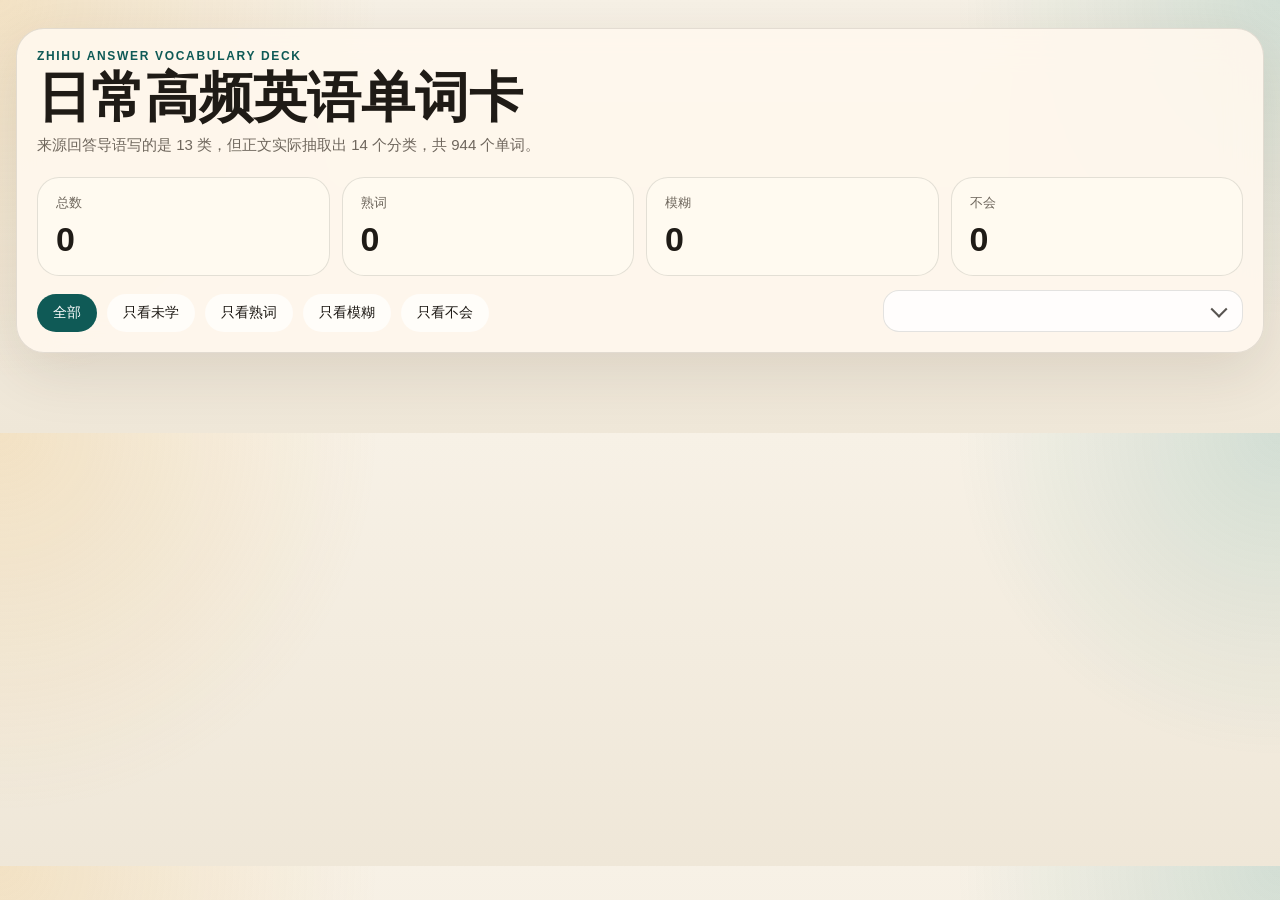
==== index.html @ 8e71c2b4 "Initial commit for common English words app" ====
<!DOCTYPE html>
<html lang="zh-CN">
  <head>
    <meta charset="UTF-8" />
    <meta name="viewport" content="width=device-width, initial-scale=1.0" />
    <title>日常高频英语单词卡</title>
    <link rel="stylesheet" href="./styles.css" />
  </head>
  <body>
    <div class="page-shell">
      <header class="topbar">
        <div class="topbar-copy">
          <p class="eyebrow">Zhihu Answer Vocabulary Deck</p>
          <h1>日常高频英语单词卡</h1>
          <p class="subtitle">
            来源回答导语写的是 13 类，但正文实际抽取出 14 个分类，共 944 个单词。
          </p>
        </div>

        <section class="stats-panel" aria-label="单词统计">
          <button class="stat-card" data-filter="all" type="button">
            <span class="stat-label">总数</span>
            <strong class="stat-value" id="total-count">0</strong>
          </button>
          <button class="stat-card" data-filter="known" type="button">
            <span class="stat-label">熟词</span>
            <strong class="stat-value" id="known-count">0</strong>
          </button>
          <button class="stat-card" data-filter="fuzzy" type="button">
            <span class="stat-label">模糊</span>
            <strong class="stat-value" id="fuzzy-count">0</strong>
          </button>
          <button class="stat-card" data-filter="unknown" type="button">
            <span class="stat-label">不会</span>
            <strong class="stat-value" id="unknown-count">0</strong>
          </button>
        </section>

        <div class="toolbar-row">
          <nav class="filter-bar" aria-label="掌握程度筛选">
            <button class="filter-chip is-active" type="button" data-filter="all">全部</button>
            <button class="filter-chip" type="button" data-filter="unlearned">只看未学</button>
            <button class="filter-chip" type="button" data-filter="known">只看熟词</button>
            <button class="filter-chip" type="button" data-filter="fuzzy">只看模糊</button>
            <button class="filter-chip" type="button" data-filter="unknown">只看不会</button>
          </nav>

          <div class="quick-nav-panel">
            <div class="quick-nav-select-wrap">
              <select id="quick-nav-select" class="quick-nav-select" aria-label="分类快速定位"></select>
            </div>
          </div>
        </div>
      </header>

      <main id="category-list" class="category-list" aria-live="polite"></main>
    </div>

    <template id="category-template">
      <section class="category-section">
        <div class="category-header">
          <h2 class="category-title"></h2>
          <span class="category-count"></span>
        </div>
        <div class="word-grid"></div>
      </section>
    </template>

    <template id="card-template">
      <article class="word-card">
        <div class="word-card-inner">
          <div class="card-face card-front">
            <span class="word-index"></span>
            <h3 class="word-text"></h3>
            <p class="word-hint">点击翻转查看中文</p>
          </div>
          <div class="card-face card-back">
            <div class="back-header">
              <span class="part-of-speech"></span>
              <button class="audio-button" type="button">播放读音</button>
            </div>
            <h3 class="word-translation"></h3>
            <p class="word-ipa"></p>
            <div class="status-actions" role="group" aria-label="掌握程度标记">
              <button class="status-button" type="button" data-status="known">熟词</button>
              <button class="status-button" type="button" data-status="fuzzy">模糊</button>
              <button class="status-button" type="button" data-status="unknown">不会</button>
            </div>
          </div>
        </div>
      </article>
    </template>

    <script type="module" src="./app.js"></script>
  </body>
</html>
---- styles.css ----
:root {
  --bg: #f4efe5;
  --surface: rgba(255, 252, 245, 0.86);
  --surface-strong: #fffaf0;
  --ink: #1f1b16;
  --muted: #6f675d;
  --line: rgba(31, 27, 22, 0.12);
  --known: #2f7d4a;
  --fuzzy: #b67812;
  --unknown: #a33a2f;
  --accent: #0f5a56;
  --shadow: 0 18px 60px rgba(55, 42, 25, 0.12);
}

* {
  box-sizing: border-box;
}

body {
  margin: 0;
  color: var(--ink);
  font-family: "Segoe UI", "PingFang SC", "Hiragino Sans GB", sans-serif;
  background:
    radial-gradient(circle at top left, rgba(226, 171, 76, 0.22), transparent 28%),
    radial-gradient(circle at top right, rgba(24, 127, 121, 0.16), transparent 24%),
    linear-gradient(180deg, #f7f1e6 0%, #efe7d8 100%);
}

.page-shell {
  width: min(1400px, calc(100% - 32px));
  margin: 0 auto;
  padding: 28px 0 56px;
}

.topbar {
  position: sticky;
  top: 0;
  z-index: 20;
  margin-bottom: 24px;
  padding: 20px;
  border: 1px solid var(--line);
  border-radius: 28px;
  background: rgba(255, 248, 238, 0.9);
  backdrop-filter: blur(18px);
  box-shadow: var(--shadow);
}

.eyebrow {
  margin: 0 0 6px;
  color: var(--accent);
  font-size: 12px;
  font-weight: 700;
  letter-spacing: 0.14em;
  text-transform: uppercase;
}

.topbar h1 {
  margin: 0;
  font-size: clamp(30px, 5vw, 54px);
  line-height: 1.05;
}

.subtitle {
  margin: 10px 0 0;
  color: var(--muted);
  max-width: 820px;
  font-size: 15px;
}

.stats-panel {
  display: grid;
  grid-template-columns: repeat(4, minmax(0, 1fr));
  gap: 12px;
  margin: 22px 0 14px;
}

.stat-card,
.filter-chip,
.audio-button,
.status-button {
  border: 0;
  cursor: pointer;
}

.stat-card {
  display: flex;
  flex-direction: column;
  gap: 8px;
  align-items: flex-start;
  padding: 16px 18px;
  border: 1px solid var(--line);
  border-radius: 22px;
  background: var(--surface-strong);
  color: inherit;
  transition: transform 160ms ease, box-shadow 160ms ease;
}

.stat-card:hover,
.filter-chip:hover,
.word-card:hover {
  transform: translateY(-2px);
}

.stat-label {
  color: var(--muted);
  font-size: 13px;
}

.stat-value {
  font-size: clamp(26px, 4vw, 34px);
}

.filter-bar {
  display: flex;
  flex-wrap: wrap;
  gap: 10px;
}

.toolbar-row {
  display: grid;
  grid-template-columns: minmax(0, 1fr) minmax(260px, 360px);
  gap: 18px;
  align-items: end;
  margin-top: 14px;
}

.quick-nav-panel {
  display: flex;
  flex-direction: column;
  justify-content: end;
}

.quick-nav-select-wrap {
  position: relative;
}

.quick-nav-select-wrap::after {
  content: "";
  position: absolute;
  top: 50%;
  right: 18px;
  width: 10px;
  height: 10px;
  border-right: 2px solid var(--ink);
  border-bottom: 2px solid var(--ink);
  transform: translateY(-65%) rotate(45deg);
  pointer-events: none;
  opacity: 0.75;
}

.filter-chip {
  padding: 10px 16px;
  border-radius: 999px;
  background: rgba(255, 255, 255, 0.66);
  color: var(--ink);
  font-size: 14px;
}

.filter-chip.is-active {
  background: var(--accent);
  color: #fff;
}

.quick-nav-select {
  width: 100%;
  padding: 12px 48px 12px 14px;
  border: 1px solid var(--line);
  border-radius: 16px;
  background: rgba(255, 255, 255, 0.82);
  color: var(--ink);
  font-size: 14px;
  appearance: none;
  -webkit-appearance: none;
  -moz-appearance: none;
}

.quick-nav-select:disabled {
  color: var(--muted);
}

.category-list {
  display: grid;
  gap: 26px;
}

.category-section {
  padding: 18px;
  border: 1px solid var(--line);
  border-radius: 28px;
  background: var(--surface);
  box-shadow: var(--shadow);
}

.category-header {
  display: flex;
  justify-content: space-between;
  gap: 16px;
  align-items: baseline;
  margin-bottom: 16px;
}

.category-title {
  margin: 0;
  font-size: clamp(20px, 2.8vw, 30px);
}

.category-count {
  color: var(--muted);
  font-size: 14px;
}

.word-grid {
  display: grid;
  grid-template-columns: repeat(auto-fill, minmax(180px, 1fr));
  gap: 14px;
}

.word-card {
  position: relative;
  min-height: 220px;
  perspective: 1200px;
}

.word-card-inner {
  position: relative;
  width: 100%;
  height: 100%;
  min-height: 220px;
  transform-style: preserve-3d;
  transition: transform 260ms ease;
}

.word-card.is-flipped .word-card-inner {
  transform: rotateY(180deg);
}

.card-face {
  position: absolute;
  inset: 0;
  display: flex;
  flex-direction: column;
  justify-content: space-between;
  border: 1px solid var(--line);
  border-radius: 24px;
  background: linear-gradient(180deg, #fffdf8 0%, #f6efe2 100%);
  padding: 16px;
  box-shadow: 0 12px 28px rgba(64, 50, 28, 0.09);
  backface-visibility: hidden;
}

.card-front {
  align-items: flex-start;
}

.card-back {
  transform: rotateY(180deg);
}

.word-index,
.word-hint,
.part-of-speech,
.word-ipa {
  color: var(--muted);
}

.word-text,
.word-translation {
  margin: 0;
  font-size: 24px;
  line-height: 1.15;
  word-break: break-word;
}

.word-hint {
  margin: 0;
  font-size: 13px;
}

.back-header {
  display: flex;
  justify-content: space-between;
  gap: 10px;
  align-items: center;
}

.audio-button {
  padding: 8px 12px;
  border-radius: 999px;
  background: rgba(15, 90, 86, 0.12);
  color: var(--accent);
  font-size: 13px;
  font-weight: 700;
}

.status-actions {
  display: grid;
  grid-template-columns: repeat(3, minmax(0, 1fr));
  gap: 8px;
}

.status-button {
  padding: 9px 8px;
  border-radius: 14px;
  background: rgba(255, 255, 255, 0.72);
  color: var(--ink);
  font-size: 13px;
}

.status-button[data-status="known"].is-selected {
  background: rgba(47, 125, 74, 0.14);
  color: var(--known);
}

.status-button[data-status="fuzzy"].is-selected {
  background: rgba(182, 120, 18, 0.14);
  color: var(--fuzzy);
}

.status-button[data-status="unknown"].is-selected {
  background: rgba(163, 58, 47, 0.14);
  color: var(--unknown);
}

.word-card[data-status="known"] .card-front {
  border-color: rgba(47, 125, 74, 0.35);
}

.word-card[data-status="fuzzy"] .card-front {
  border-color: rgba(182, 120, 18, 0.35);
}

.word-card[data-status="unknown"] .card-front {
  border-color: rgba(163, 58, 47, 0.35);
}

@media (max-width: 860px) {
  .stats-panel {
    grid-template-columns: repeat(2, minmax(0, 1fr));
  }

  .toolbar-row {
    grid-template-columns: 1fr;
  }
}

@media (max-width: 640px) {
  .page-shell {
    width: min(100% - 20px, 1400px);
    padding-top: 16px;
  }

  .topbar {
    padding: 16px;
    border-radius: 22px;
  }

  .word-grid {
    grid-template-columns: repeat(2, minmax(0, 1fr));
  }

  .word-text,
  .word-translation {
    font-size: 20px;
  }
}
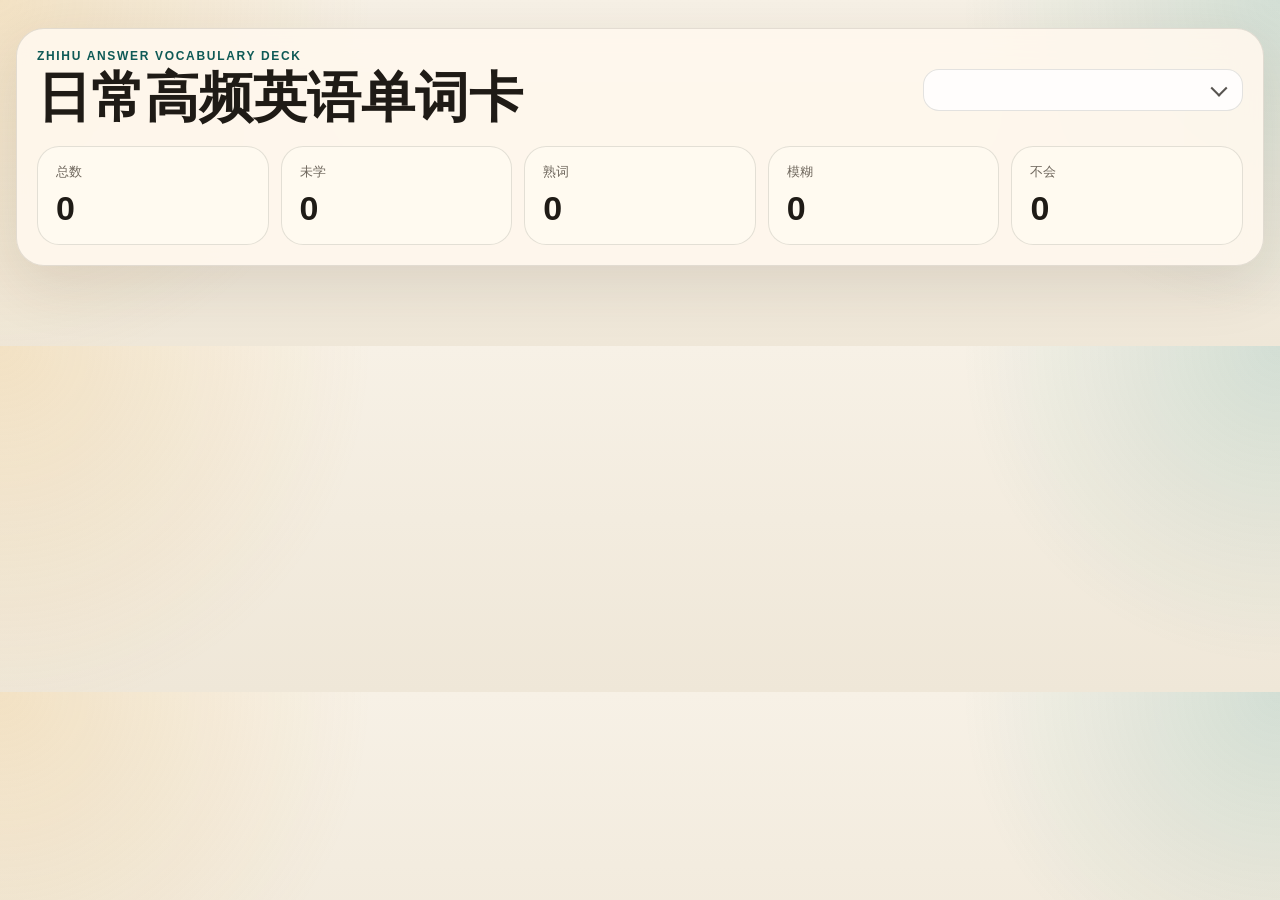
==== commit d74782a3: "Refine header layout and stats filters" ====
--- a/index.html
+++ b/index.html
@@ -9,18 +9,29 @@
   <body>
     <div class="page-shell">
       <header class="topbar">
-        <div class="topbar-copy">
-          <p class="eyebrow">Zhihu Answer Vocabulary Deck</p>
-          <h1>日常高频英语单词卡</h1>
-          <p class="subtitle">
-            来源回答导语写的是 13 类，但正文实际抽取出 14 个分类，共 944 个单词。
-          </p>
+        <div class="topbar-head">
+          <div class="topbar-copy">
+            <p class="eyebrow">Zhihu Answer Vocabulary Deck</p>
+            <div class="title-row">
+              <h1>日常高频英语单词卡</h1>
+
+              <div class="quick-nav-panel">
+                <div class="quick-nav-select-wrap">
+                  <select id="quick-nav-select" class="quick-nav-select" aria-label="分类快速定位"></select>
+                </div>
+              </div>
+            </div>
+          </div>
         </div>
 
         <section class="stats-panel" aria-label="单词统计">
           <button class="stat-card" data-filter="all" type="button">
             <span class="stat-label">总数</span>
             <strong class="stat-value" id="total-count">0</strong>
+          </button>
+          <button class="stat-card" data-filter="unlearned" type="button">
+            <span class="stat-label">未学</span>
+            <strong class="stat-value" id="unlearned-count">0</strong>
           </button>
           <button class="stat-card" data-filter="known" type="button">
             <span class="stat-label">熟词</span>
@@ -35,22 +46,6 @@
             <strong class="stat-value" id="unknown-count">0</strong>
           </button>
         </section>
-
-        <div class="toolbar-row">
-          <nav class="filter-bar" aria-label="掌握程度筛选">
-            <button class="filter-chip is-active" type="button" data-filter="all">全部</button>
-            <button class="filter-chip" type="button" data-filter="unlearned">只看未学</button>
-            <button class="filter-chip" type="button" data-filter="known">只看熟词</button>
-            <button class="filter-chip" type="button" data-filter="fuzzy">只看模糊</button>
-            <button class="filter-chip" type="button" data-filter="unknown">只看不会</button>
-          </nav>
-
-          <div class="quick-nav-panel">
-            <div class="quick-nav-select-wrap">
-              <select id="quick-nav-select" class="quick-nav-select" aria-label="分类快速定位"></select>
-            </div>
-          </div>
-        </div>
       </header>
 
       <main id="category-list" class="category-list" aria-live="polite"></main>
--- a/styles.css
+++ b/styles.css
@@ -45,6 +45,21 @@
   box-shadow: var(--shadow);
 }
 
+.topbar-head {
+  display: block;
+}
+
+.topbar-copy {
+  min-width: 0;
+}
+
+.title-row {
+  display: grid;
+  grid-template-columns: minmax(0, 1fr) 320px;
+  gap: 20px;
+  align-items: start;
+}
+
 .eyebrow {
   margin: 0 0 6px;
   color: var(--accent);
@@ -68,14 +83,13 @@
 }
 
 .stats-panel {
-  display: grid;
-  grid-template-columns: repeat(4, minmax(0, 1fr));
+  display: flex;
   gap: 12px;
-  margin: 22px 0 14px;
+  gap: 12px;
+  margin: 20px 0 0;
 }
 
 .stat-card,
-.filter-chip,
 .audio-button,
 .status-button {
   border: 0;
@@ -83,6 +97,8 @@
 }
 
 .stat-card {
+  flex: 1 1 0;
+  min-width: 0;
   display: flex;
   flex-direction: column;
   gap: 8px;
@@ -96,11 +112,21 @@
 }
 
 .stat-card:hover,
-.filter-chip:hover,
 .word-card:hover {
   transform: translateY(-2px);
 }
 
+.stat-card.is-active {
+  border-color: transparent;
+  background: var(--accent);
+  color: #fff;
+  box-shadow: 0 12px 28px rgba(15, 90, 86, 0.2);
+}
+
+.stat-card.is-active .stat-label {
+  color: rgba(255, 255, 255, 0.76);
+}
+
 .stat-label {
   color: var(--muted);
   font-size: 13px;
@@ -110,28 +136,13 @@
   font-size: clamp(26px, 4vw, 34px);
 }
 
-.filter-bar {
-  display: flex;
-  flex-wrap: wrap;
-  gap: 10px;
-}
-
-.toolbar-row {
-  display: grid;
-  grid-template-columns: minmax(0, 1fr) minmax(260px, 360px);
-  gap: 18px;
-  align-items: end;
-  margin-top: 14px;
-}
-
 .quick-nav-panel {
-  display: flex;
-  flex-direction: column;
-  justify-content: end;
+  width: 100%;
 }
 
 .quick-nav-select-wrap {
   position: relative;
+  width: 100%;
 }
 
 .quick-nav-select-wrap::after {
@@ -148,19 +159,6 @@
   opacity: 0.75;
 }
 
-.filter-chip {
-  padding: 10px 16px;
-  border-radius: 999px;
-  background: rgba(255, 255, 255, 0.66);
-  color: var(--ink);
-  font-size: 14px;
-}
-
-.filter-chip.is-active {
-  background: var(--accent);
-  color: #fff;
-}
-
 .quick-nav-select {
   width: 100%;
   padding: 12px 48px 12px 14px;
@@ -335,10 +333,11 @@
 
 @media (max-width: 860px) {
   .stats-panel {
+    display: grid;
     grid-template-columns: repeat(2, minmax(0, 1fr));
   }
 
-  .toolbar-row {
+  .title-row {
     grid-template-columns: 1fr;
   }
 }
@@ -354,6 +353,10 @@
     border-radius: 22px;
   }
 
+  .stats-panel {
+    grid-template-columns: 1fr;
+  }
+
   .word-grid {
     grid-template-columns: repeat(2, minmax(0, 1fr));
   }
